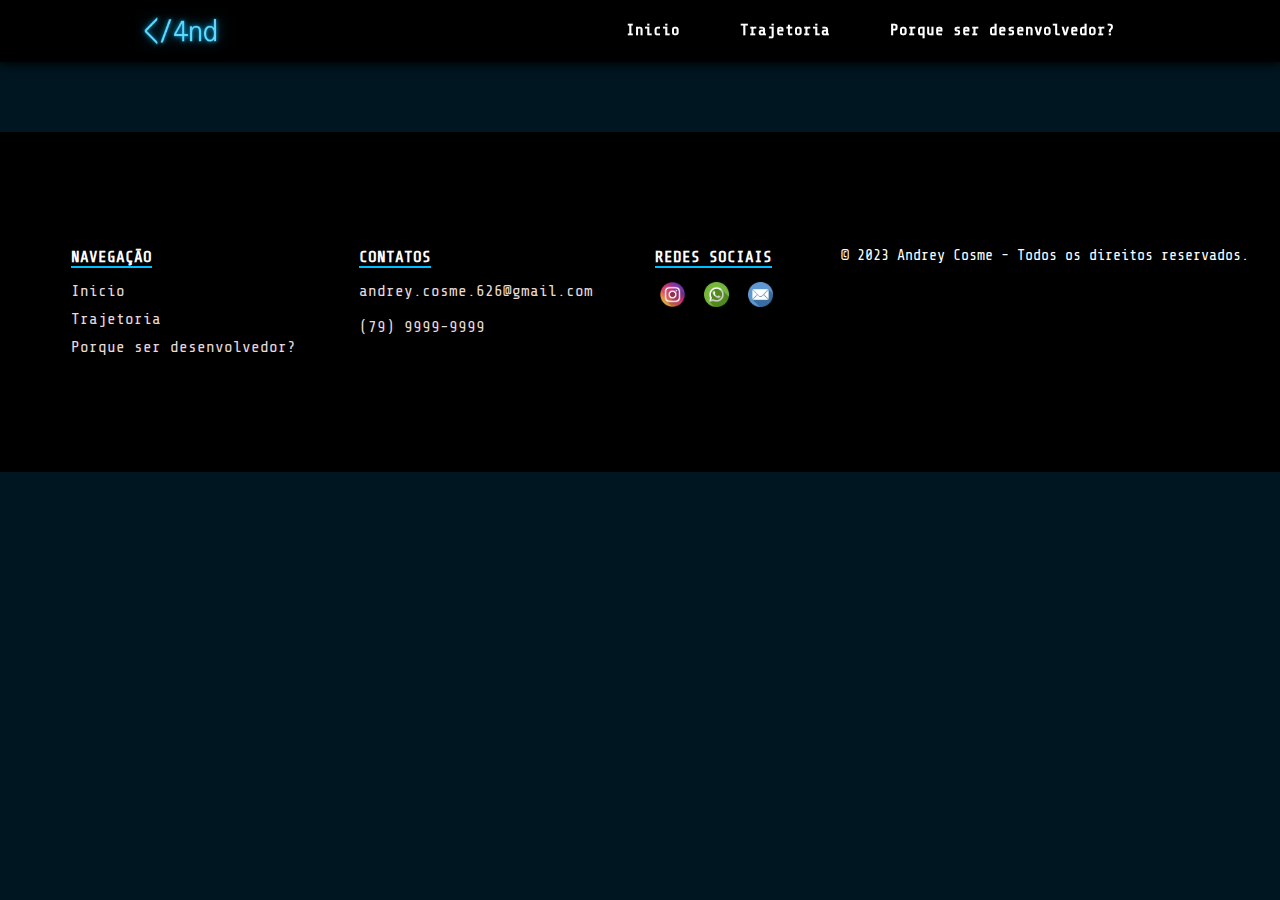
==== porque-ser-dev.html @ e01db79d ":)" ====
<!DOCTYPE html>
<html lang="en">

<head>
  <meta charset="UTF-8">
  <meta name="viewport" content="width=device-width, initial-scale=1.0">
  <link rel="stylesheet" href="./assets/css/style.min.css">
  <title>Andrey - Inicio</title>
</head>

<body>
  <header class="container">
    <section class="row">
      <img src="./assets/images/4ndr3y.gif" alt="4ndr3y">
      <nav>
        <ul>
          <li>
            <a href="index.html">
              <b>
                Inicio
              </b>
            </a>
          </li>
          <li>
            <a href="trajetoria.html">
              <b>
                Trajetoria
              </b>
            </a>
          </li>
          <li>
            <a href="./porque-ser-dev.html">
              <b>
                Porque ser desenvolvedor?
              </b>
            </a>
          </li>
        </ul>
      </nav>
    </section>
  </header>

  <main class="container">
    <section class="row">

    </section>
  </main>

  <footer class="container">
    <section class="row">
      <nav id="Navegation">
        <ul>
          <p><b>NAVEGAÇÃO</b></p>
          <li>
            <a href="./index.html">
              Inicio
            </a>
          </li>
          <li>
            <a href="./trajetoria.html">
              Trajetoria
            </a>
          </li>
          <li>
            <a href="./porque-ser-dev.html">
              Porque ser desenvolvedor?
            </a>
          </li>
        </ul>
      </nav>

      <!-- Contatos -->
      <div id="Contacts">
        <p><b>CONTATOS</b></p>
        <a href="Andrey.cosme.626@gmail.com">
          <p>andrey.cosme.626@gmail.com</p>
        </a>
        <a href="(79) 9999-9999">
          <p>(79) 9999-9999</p>
        </a>
      </div>
      <!-- Social media -->
      <div id="Social-media">

        <p><b>REDES SOCIAIS</b></p>

        <!-- Instagram -->
        <a href="https://www.instagram.com/l4ndr3y/">
          <img src="./assets/images/instagram.png" alt="Instagram">
        </a>
        <!-- Whstssapp -->
        <a>
          <img src="./assets/images/whatsapp.png" alt="Whstssapp">
        </a>
        <!-- Email -->
        <a>
          <img src="./assets/images/email.png" alt="Email">
        </a>
      </div>

      <!-- Copyright -->
      <div id="Copyright">
        <p>© 2023 Andrey Cosme - Todos os direitos reservados.</p>
      </div>

    </section>
  </footer>
</body>

</html>
---- assets/css/style.min.css ----
﻿@import"https://fonts.googleapis.com/css2?family=Nanum+Gothic+Coding:wght@400;700&display=swap";@import"https://fonts.googleapis.com/css2?family=Oswald:wght@200;300;400;500&family=Source+Sans+3:wght@200;300;400&display=swap";@import"https://fonts.googleapis.com/css2?family=Oswald:wght@200;300;400;500&family=Share+Tech+Mono&family=Source+Sans+3:wght@200;300;400&display=swap";header{margin:-8px}header section{z-index:1000;display:flex;justify-content:space-around;background-color:#000;align-items:center;position:fixed;width:100%;top:auto;box-shadow:0 2px 10px #000}header section img{width:150px}header section nav ul{display:flex;flex-direction:row}header section nav ul li{margin:0 10px;padding:5px 20px;background:none;font-family:"Share Tech Mono",monospace;border-bottom:2px solid}header section nav ul li:hover{border-bottom:2px solid;border-color:#00bfff;transition:all ease-in;transition-delay:.2s}header section nav ul a b{font-family:"Share Tech Mono",monospace;color:#fff}main{padding:70px 0;margin:0 -8px}main .row-flexbox{flex-direction:row !important;display:flexbox !important}main .row-flexbox .Background-home{background-image:url("https://www.vucx.de/sites/default/files/2020-02/frontend.jpg");background-size:cover;width:100%;height:700px;border-bottom:2px solid;border-color:#00bfff}main .row-flexbox .Background-home .group{display:flex;justify-content:flex-start;margin-left:10%;align-items:center;height:60%}main .row-flexbox .Background-home .group .text{color:#fff;display:block;align-items:center;justify-content:center}main .row-flexbox .Background-home .group .text h1{color:#00bfff;font-size:50px;margin-bottom:0;font-family:"Share Tech Mono",monospace}main .row-flexbox .Background-home .group .text h2{width:550px;font-size:25px;font-family:"Share Tech Mono",monospace}main .row-flexbox .Background-home .group .text h2 a{color:#00bfff;font-family:"Share Tech Mono",monospace}main .row-flexbox .O-que-é-programação{margin-left:auto;margin-right:auto;width:75%;font-family:"Share Tech Mono",monospace}main .row-flexbox .O-que-é-programação h1 div{display:flexbox;height:80px;width:auto}main .row-flexbox .O-que-é-programação h1 a{color:#00bfff;font-size:30px;border-left:4px solid;border-color:#00bfff}main .row-flexbox .O-que-é-programação h2{color:#fff;font-size:20px;margin-bottom:100px}main .row-flexbox .Qual-finalidade{margin-left:auto;margin-right:auto;width:75%;font-family:"Share Tech Mono",monospace}main .row-flexbox .Qual-finalidade h1 div{display:flexbox;height:80px;width:auto}main .row-flexbox .Qual-finalidade h1 a{color:#00bfff;font-size:30px;border-left:4px solid;border-color:#00bfff}main .row-flexbox .Qual-finalidade h2{color:#fff;font-size:20px;margin-bottom:100px}.btn{padding:5px 20px;background-color:#00bfff;font-family:"Share Tech Mono",monospace;color:#001621;border-radius:3px 15px}.btn:hover{background-color:#20afdf}footer section{z-index:1000;padding:100px 0;justify-content:space-around;background-color:#000;align-items:start;margin:0 -8px 0 -8px}footer section #Navegation ul p b{color:#fff;border-bottom:2px solid;border-color:#00bfff;font-family:"Share Tech Mono",monospace}footer section #Navegation ul li{margin:10px 0}footer section #Navegation ul li a{color:#e7dada}footer #Contacts p b{color:#fff;border-bottom:2px solid;border-color:#00bfff;font-family:"Share Tech Mono",monospace}footer #Contacts a p{color:#e7dada;border-bottom:2px solid;border-color:#000}footer #Social-media{flex-direction:column;align-items:center}footer #Social-media p b{color:#fff;border-bottom:2px solid;border-color:#00bfff;font-family:"Share Tech Mono",monospace}footer #Social-media a{margin:5px 5px}footer #Social-media a img{width:25px}footer #Copyright p{color:#fff;font-size:15px}*{list-style:none;text-decoration:none;font-family:"Oswald",sans-serif;font-family:"Source Sans 3",sans-serif;font-family:"Share Tech Mono",monospace}.container{display:flex;flex-direction:column}.row{display:flex;flex-direction:row}body{background-color:#001621}/*# sourceMappingURL=style.min.css.map */
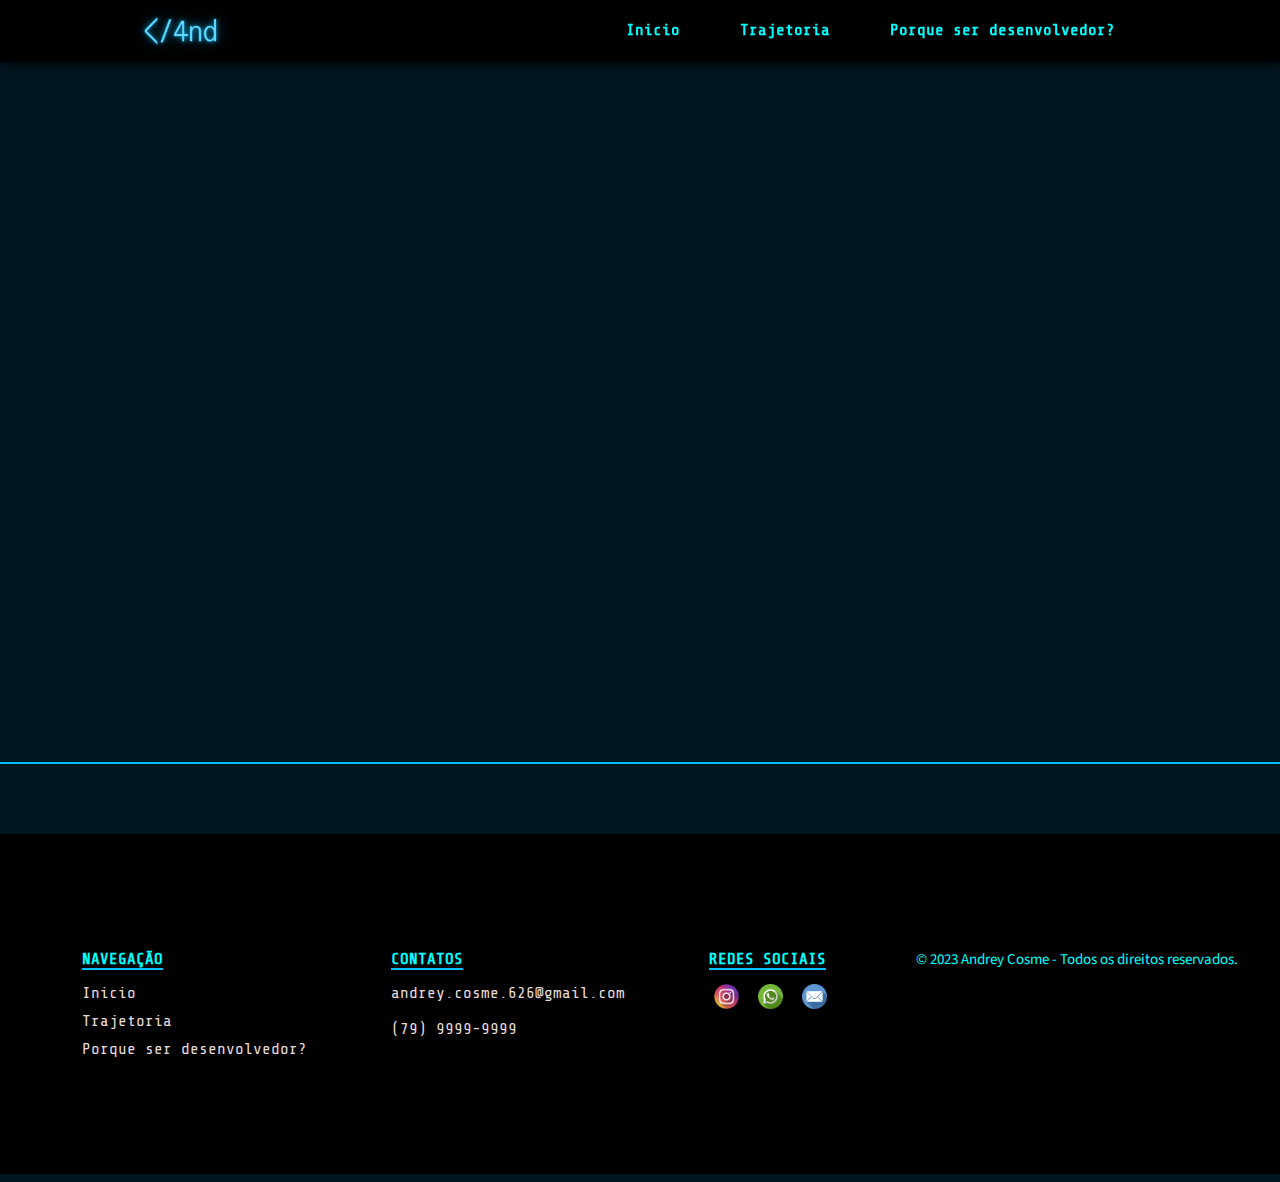
==== commit 0920d12f: "+ conteudos" ====
--- a/porque-ser-dev.html
+++ b/porque-ser-dev.html
@@ -1,11 +1,11 @@
 <!DOCTYPE html>
-<html lang="en">
+<html lang="pt-br">
 
 <head>
   <meta charset="UTF-8">
   <meta name="viewport" content="width=device-width, initial-scale=1.0">
   <link rel="stylesheet" href="./assets/css/style.min.css">
-  <title>Andrey - Inicio</title>
+  <title>Inicio</title>
 </head>
 
 <body>
@@ -41,8 +41,12 @@
   </header>
 
   <main class="container">
-    <section class="row">
+    <section class="row-flexbox">
+      <div class="Background-porque-ser-dev">
+        <div class="group">
 
+        </div>
+      </div>
     </section>
   </main>
 
--- a/assets/css/style.min.css
+++ b/assets/css/style.min.css
@@ -1 +1 @@
-﻿@import"https://fonts.googleapis.com/css2?family=Nanum+Gothic+Coding:wght@400;700&display=swap";@import"https://fonts.googleapis.com/css2?family=Oswald:wght@200;300;400;500&family=Source+Sans+3:wght@200;300;400&display=swap";@import"https://fonts.googleapis.com/css2?family=Oswald:wght@200;300;400;500&family=Share+Tech+Mono&family=Source+Sans+3:wght@200;300;400&display=swap";header{margin:-8px}header section{z-index:1000;display:flex;justify-content:space-around;background-color:#000;align-items:center;position:fixed;width:100%;top:auto;box-shadow:0 2px 10px #000}header section img{width:150px}header section nav ul{display:flex;flex-direction:row}header section nav ul li{margin:0 10px;padding:5px 20px;background:none;font-family:"Share Tech Mono",monospace;border-bottom:2px solid}header section nav ul li:hover{border-bottom:2px solid;border-color:#00bfff;transition:all ease-in;transition-delay:.2s}header section nav ul a b{font-family:"Share Tech Mono",monospace;color:#fff}main{padding:70px 0;margin:0 -8px}main .row-flexbox{flex-direction:row !important;display:flexbox !important}main .row-flexbox .Background-home{background-image:url("https://www.vucx.de/sites/default/files/2020-02/frontend.jpg");background-size:cover;width:100%;height:700px;border-bottom:2px solid;border-color:#00bfff}main .row-flexbox .Background-home .group{display:flex;justify-content:flex-start;margin-left:10%;align-items:center;height:60%}main .row-flexbox .Background-home .group .text{color:#fff;display:block;align-items:center;justify-content:center}main .row-flexbox .Background-home .group .text h1{color:#00bfff;font-size:50px;margin-bottom:0;font-family:"Share Tech Mono",monospace}main .row-flexbox .Background-home .group .text h2{width:550px;font-size:25px;font-family:"Share Tech Mono",monospace}main .row-flexbox .Background-home .group .text h2 a{color:#00bfff;font-family:"Share Tech Mono",monospace}main .row-flexbox .O-que-é-programação{margin-left:auto;margin-right:auto;width:75%;font-family:"Share Tech Mono",monospace}main .row-flexbox .O-que-é-programação h1 div{display:flexbox;height:80px;width:auto}main .row-flexbox .O-que-é-programação h1 a{color:#00bfff;font-size:30px;border-left:4px solid;border-color:#00bfff}main .row-flexbox .O-que-é-programação h2{color:#fff;font-size:20px;margin-bottom:100px}main .row-flexbox .Qual-finalidade{margin-left:auto;margin-right:auto;width:75%;font-family:"Share Tech Mono",monospace}main .row-flexbox .Qual-finalidade h1 div{display:flexbox;height:80px;width:auto}main .row-flexbox .Qual-finalidade h1 a{color:#00bfff;font-size:30px;border-left:4px solid;border-color:#00bfff}main .row-flexbox .Qual-finalidade h2{color:#fff;font-size:20px;margin-bottom:100px}.btn{padding:5px 20px;background-color:#00bfff;font-family:"Share Tech Mono",monospace;color:#001621;border-radius:3px 15px}.btn:hover{background-color:#20afdf}footer section{z-index:1000;padding:100px 0;justify-content:space-around;background-color:#000;align-items:start;margin:0 -8px 0 -8px}footer section #Navegation ul p b{color:#fff;border-bottom:2px solid;border-color:#00bfff;font-family:"Share Tech Mono",monospace}footer section #Navegation ul li{margin:10px 0}footer section #Navegation ul li a{color:#e7dada}footer #Contacts p b{color:#fff;border-bottom:2px solid;border-color:#00bfff;font-family:"Share Tech Mono",monospace}footer #Contacts a p{color:#e7dada;border-bottom:2px solid;border-color:#000}footer #Social-media{flex-direction:column;align-items:center}footer #Social-media p b{color:#fff;border-bottom:2px solid;border-color:#00bfff;font-family:"Share Tech Mono",monospace}footer #Social-media a{margin:5px 5px}footer #Social-media a img{width:25px}footer #Copyright p{color:#fff;font-size:15px}*{list-style:none;text-decoration:none;font-family:"Oswald",sans-serif;font-family:"Source Sans 3",sans-serif;font-family:"Share Tech Mono",monospace}.container{display:flex;flex-direction:column}.row{display:flex;flex-direction:row}body{background-color:#001621}/*# sourceMappingURL=style.min.css.map */
+﻿@import"https://fonts.googleapis.com/css2?family=Nanum+Gothic+Coding:wght@400;700&display=swap";@import"https://fonts.googleapis.com/css2?family=Oswald:wght@200;300;400;500&family=Source+Sans+3:wght@200;300;400&display=swap";@import"https://fonts.googleapis.com/css2?family=Oswald:wght@200;300;400;500&family=Share+Tech+Mono&family=Source+Sans+3:wght@200;300;400&display=swap";header{margin:-8px}header section{z-index:1000;display:flex;justify-content:space-around;background-color:#000;align-items:center;position:fixed;width:100%;top:auto;box-shadow:0 2px 10px #000}header section img{width:150px}header section nav ul{display:flex;flex-direction:row}header section nav ul li{margin:0 10px;padding:5px 20px;background:rgba(0,0,0,0);font-family:"Share Tech Mono",monospace;border-bottom:2px solid}header section nav ul li:hover{border-bottom:2px solid;border-color:#00bfff;transition:all ease-in;transition-delay:.2s}header section nav ul a b{font-family:"Share Tech Mono",monospace;color:aqua}main{padding:70px 0;margin:0 -8px}main .row-flexbox{flex-direction:row !important;display:flexbox !important}main .row-flexbox .Background-home{background-image:url("https://www.vucx.de/sites/default/files/2020-02/frontend.jpg");background-size:cover;width:100%;height:700px;border-bottom:2px solid;border-color:#00bfff}main .row-flexbox .Background-home .group{display:flex;justify-content:flex-start;margin-left:10%;align-items:center;height:60%}main .row-flexbox .Background-home .group .text{color:aqua;display:block;align-items:center;justify-content:center}main .row-flexbox .Background-home .group .text h1{color:#00bfff;font-size:50px;margin-bottom:0;font-family:"Share Tech Mono",monospace}main .row-flexbox .Background-home .group .text h2{width:550px;font-size:25px;font-family:"Share Tech Mono",monospace}main .row-flexbox .Background-home .group .text h2 a{color:#00bfff;font-family:"Share Tech Mono",monospace}main .row-flexbox{flex-direction:row !important;display:flexbox !important}main .row-flexbox .Background-trajectory{background-image:linear-gradient(to left, transparent 0%, #001621 80%),url("https://w.forfun.com/fetch/97/97a8a744b24fd50e2bb9309886db4401.jpeg");width:100%;height:700px;border-bottom:2px solid;border-color:#00bfff}main .row-flexbox .Background-trajectory .group{display:flex;justify-content:flex-start;margin-left:10%;align-items:center;height:60%}main .row-flexbox .Background-trajectory .group .text{color:aqua;display:block;align-items:center;justify-content:center}main .row-flexbox .Background-trajectory .group .text h1{color:#00bfff;width:500px;font-size:50px;margin-bottom:0;font-family:"Share Tech Mono",monospace}main .row-flexbox .Background-trajectory .group .text h2{width:550px;font-size:25px;font-family:"Share Tech Mono",monospace}main .row-flexbox .Background-trajectory .group .text h2 a{color:#00bfff;font-family:"Share Tech Mono",monospace}main .row-flexbox{flex-direction:row !important;display:flexbox !important}main .row-flexbox .Background-porque-ser-dev{background-image:linear-gradient(to left, transparent 0%, #001621 90%),url(https://png.pngtree.com/thumb_back/fw800/background/20230408/pngtree-artificial-intelligence-technology-background-image_2163974.jpg);background-size:cover;width:100%;height:700px;border-bottom:2px solid;border-color:#00bfff}main .row-flexbox .Background-porque-ser-dev .group{display:flex;justify-content:flex-start;margin-left:10%;align-items:center;height:60%}main .row-flexbox .Background-porque-ser-dev .group .text{color:aqua;display:block;align-items:center;justify-content:center}main .row-flexbox .Background-porque-ser-dev .group .text h1{color:#00bfff;width:500px;font-size:50px;margin-bottom:0;font-family:"Share Tech Mono",monospace}main .row-flexbox .Background-porque-ser-dev .group .text h2{width:550px;font-size:25px;font-family:"Share Tech Mono",monospace}main .row-flexbox .Background-porque-ser-dev .group .text h2 a{color:#00bfff;font-family:"Share Tech Mono",monospace}main .O-que-é-programação{margin-left:auto;margin-right:auto;width:75%;font-family:"Share Tech Mono",monospace}main .O-que-é-programação h1 .spacing{display:flexbox;height:80px;width:auto}main .O-que-é-programação h1 .border-left{border-left:4px solid;border-color:#00bfff}main .O-que-é-programação h1 .border-left a{color:#00bfff;font-size:30px;margin-left:4px}main .O-que-é-programação h2{color:aqua;font-size:20px;margin-bottom:100px}main .O-que-é-programação h2 a{color:#00bfff}main .O-que-é-programação h2 .Background-pergunta{padding:10px 10px;background-color:#000;border-radius:0 10px;border:1px solid;border-color:#00bfff;font-style:italic}main .O-que-é-programação .Ifood{color:red;text-shadow:0 0 3px #000;font-family:"Source Sans 3",sans-serif}main .O-que-é-programação .WhatsApp{color:#00d800;text-shadow:0 0 3px #000;font-family:"Source Sans 3",sans-serif}main .O-que-é-programação .Instagram{color:#ff0062;text-shadow:0 0 3px #000;font-family:"Source Sans 3",sans-serif}main .O-que-é-programação .TikTok{color:#fff;text-shadow:0 0 3px #000;font-family:"Source Sans 3",sans-serif}main .Qual-finalidade{margin-left:auto;margin-right:auto;width:75%;font-family:"Share Tech Mono",monospace}main .Qual-finalidade h1 .spacing{display:flexbox;height:80px;width:auto}main .Qual-finalidade h1 .border-left{border-left:4px solid;border-color:#00bfff}main .Qual-finalidade h1 .border-left a{color:#00bfff;font-size:30px;margin-left:4px}main .Qual-finalidade h2{color:aqua;font-size:20px;margin-bottom:100px}main .Qual-finalidade h2 a{color:#00bfff}main .Qual-finalidade h2 .Background-pergunta{padding:10px 10px;background-color:#000;border-radius:0 10px;border:1px solid;border-color:#00bfff;font-style:italic}main .Logica-de-programacao{margin-left:auto;margin-right:auto;width:75%;font-family:"Share Tech Mono",monospace}main .Logica-de-programacao h1 .spacing{display:flexbox;height:80px;width:auto}main .Logica-de-programacao h1 .border-left{border-left:4px solid;border-color:#00bfff}main .Logica-de-programacao h1 .border-left a{color:#00bfff;font-size:30px;margin-left:4px}main .Logica-de-programacao h2{color:aqua;font-size:20px;margin-bottom:100px}main .Logica-de-programacao h2 a{color:#00bfff}main .Logica-de-programacao h2 .Background-pergunta{padding:10px 10px;background-color:#000;border-radius:0 10px;border:1px solid;border-color:#00bfff;font-style:italic}main .Areas-da-programacao{margin-left:auto;margin-right:auto;width:75%;font-family:"Share Tech Mono",monospace}main .Areas-da-programacao h1 .spacing{display:flexbox;height:80px;width:auto}main .Areas-da-programacao h1 .border-left{border-left:4px solid;border-color:#00bfff}main .Areas-da-programacao h1 .border-left a{color:#00bfff;font-size:30px;margin-left:4px}main .Areas-da-programacao h2{color:aqua;font-size:20px;margin-bottom:100px}main .Areas-da-programacao h2 a{color:#00bfff}main .Areas-da-programacao h2 .Background-pergunta{padding:10px 10px;background-color:#000;border-radius:0 10px;border:1px solid;border-color:#00bfff;font-style:italic}main .Escolher-uma-linguagem{margin-left:auto;margin-right:auto;width:75%;font-family:"Share Tech Mono",monospace}main .Escolher-uma-linguagem h1 .spacing{display:flexbox;height:80px;width:auto}main .Escolher-uma-linguagem h1 .border-left{border-left:4px solid;border-color:#00bfff}main .Escolher-uma-linguagem h1 .border-left a{color:#00bfff;font-size:30px;margin-left:4px}main .Escolher-uma-linguagem h2{color:aqua;font-size:20px;margin-bottom:100px}main .Escolher-uma-linguagem h2 a{color:#00bfff}main .Escolher-uma-linguagem h2 .Background-pergunta{padding:10px 10px;background-color:#000;border-radius:0 10px;border:1px solid;border-color:#00bfff;font-style:italic}main .Praticar{margin-left:auto;margin-right:auto;width:75%;font-family:"Share Tech Mono",monospace}main .Praticar h1 .spacing{display:flexbox;height:80px;width:auto}main .Praticar h1 .border-left{border-left:4px solid;border-color:#00bfff}main .Praticar h1 .border-left a{color:#00bfff;font-size:30px;margin-left:4px}main .Praticar h2{color:aqua;font-size:20px;margin-bottom:100px}main .Praticar h2 a{color:#00bfff}main .Praticar h2 .Background-pergunta{padding:10px 10px;background-color:#000;border-radius:0 10px;border:1px solid;border-color:#00bfff;font-style:italic}.btn{padding:5px 20px;background-color:#00bfff;font-family:"Share Tech Mono",monospace;color:#001621;border-radius:3px 15px}.btn:hover{background-color:#20afdf}footer section{z-index:1000;padding:100px 0;justify-content:space-around;background-color:#000;align-items:start;margin:0 -8px 0 -8px}footer section #Navegation ul p b{color:aqua;border-bottom:2px solid;border-color:#00bfff;font-family:"Share Tech Mono",monospace}footer section #Navegation ul li{margin:10px 0}footer section #Navegation ul li a{color:#e7dada}footer #Contacts p b{color:aqua;border-bottom:2px solid;border-color:#00bfff;font-family:"Share Tech Mono",monospace}footer #Contacts a p{color:#e7dada;border-bottom:2px solid;border-color:#000}footer #Social-media{flex-direction:column;align-items:center}footer #Social-media p b{color:aqua;border-bottom:2px solid;border-color:#00bfff;font-family:"Share Tech Mono",monospace}footer #Social-media a{margin:5px 5px}footer #Social-media a img{width:25px}footer #Copyright p{color:aqua;font-size:15px;font-family:"Source Sans 3",sans-serif}*{list-style:none;text-decoration:none;font-family:"Oswald",sans-serif;font-family:"Source Sans 3",sans-serif;font-family:"Share Tech Mono",monospace}.container{display:flex;flex-direction:column}.row{display:flex;flex-direction:row}body{background-color:#001621}/*# sourceMappingURL=style.min.css.map */
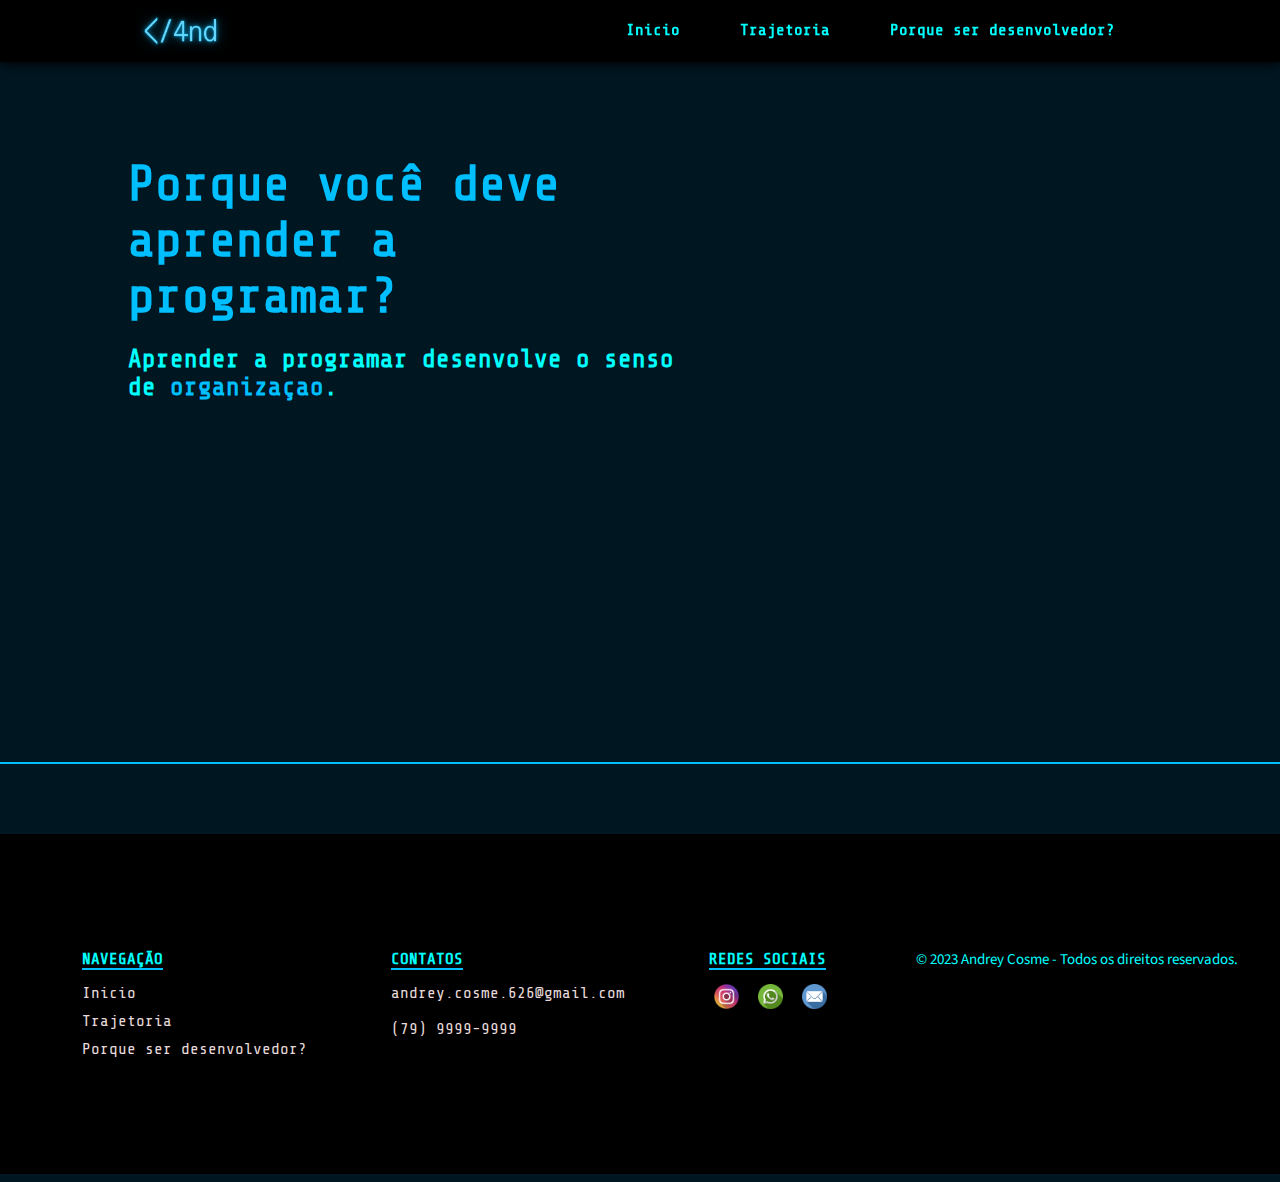
==== commit 1896fe18: "..." ====
--- a/porque-ser-dev.html
+++ b/porque-ser-dev.html
@@ -5,7 +5,7 @@
   <meta charset="UTF-8">
   <meta name="viewport" content="width=device-width, initial-scale=1.0">
   <link rel="stylesheet" href="./assets/css/style.min.css">
-  <title>Inicio</title>
+  <title>Porque ser desenvolvedor?</title>
 </head>
 
 <body>
@@ -44,7 +44,14 @@
     <section class="row-flexbox">
       <div class="Background-porque-ser-dev">
         <div class="group">
-
+          <article class="text">
+            <h1>
+              Porque você deve aprender a programar?
+            </h1>
+            <h2>
+              Aprender a programar desenvolve o senso de <a>organizaçao</a>.
+            </h2>
+          </article>
         </div>
       </div>
     </section>
--- a/assets/css/style.min.css
+++ b/assets/css/style.min.css
@@ -1 +1 @@
-﻿@import"https://fonts.googleapis.com/css2?family=Nanum+Gothic+Coding:wght@400;700&display=swap";@import"https://fonts.googleapis.com/css2?family=Oswald:wght@200;300;400;500&family=Source+Sans+3:wght@200;300;400&display=swap";@import"https://fonts.googleapis.com/css2?family=Oswald:wght@200;300;400;500&family=Share+Tech+Mono&family=Source+Sans+3:wght@200;300;400&display=swap";header{margin:-8px}header section{z-index:1000;display:flex;justify-content:space-around;background-color:#000;align-items:center;position:fixed;width:100%;top:auto;box-shadow:0 2px 10px #000}header section img{width:150px}header section nav ul{display:flex;flex-direction:row}header section nav ul li{margin:0 10px;padding:5px 20px;background:rgba(0,0,0,0);font-family:"Share Tech Mono",monospace;border-bottom:2px solid}header section nav ul li:hover{border-bottom:2px solid;border-color:#00bfff;transition:all ease-in;transition-delay:.2s}header section nav ul a b{font-family:"Share Tech Mono",monospace;color:aqua}main{padding:70px 0;margin:0 -8px}main .row-flexbox{flex-direction:row !important;display:flexbox !important}main .row-flexbox .Background-home{background-image:url("https://www.vucx.de/sites/default/files/2020-02/frontend.jpg");background-size:cover;width:100%;height:700px;border-bottom:2px solid;border-color:#00bfff}main .row-flexbox .Background-home .group{display:flex;justify-content:flex-start;margin-left:10%;align-items:center;height:60%}main .row-flexbox .Background-home .group .text{color:aqua;display:block;align-items:center;justify-content:center}main .row-flexbox .Background-home .group .text h1{color:#00bfff;font-size:50px;margin-bottom:0;font-family:"Share Tech Mono",monospace}main .row-flexbox .Background-home .group .text h2{width:550px;font-size:25px;font-family:"Share Tech Mono",monospace}main .row-flexbox .Background-home .group .text h2 a{color:#00bfff;font-family:"Share Tech Mono",monospace}main .row-flexbox{flex-direction:row !important;display:flexbox !important}main .row-flexbox .Background-trajectory{background-image:linear-gradient(to left, transparent 0%, #001621 80%),url("https://w.forfun.com/fetch/97/97a8a744b24fd50e2bb9309886db4401.jpeg");width:100%;height:700px;border-bottom:2px solid;border-color:#00bfff}main .row-flexbox .Background-trajectory .group{display:flex;justify-content:flex-start;margin-left:10%;align-items:center;height:60%}main .row-flexbox .Background-trajectory .group .text{color:aqua;display:block;align-items:center;justify-content:center}main .row-flexbox .Background-trajectory .group .text h1{color:#00bfff;width:500px;font-size:50px;margin-bottom:0;font-family:"Share Tech Mono",monospace}main .row-flexbox .Background-trajectory .group .text h2{width:550px;font-size:25px;font-family:"Share Tech Mono",monospace}main .row-flexbox .Background-trajectory .group .text h2 a{color:#00bfff;font-family:"Share Tech Mono",monospace}main .row-flexbox{flex-direction:row !important;display:flexbox !important}main .row-flexbox .Background-porque-ser-dev{background-image:linear-gradient(to left, transparent 0%, #001621 90%),url(https://png.pngtree.com/thumb_back/fw800/background/20230408/pngtree-artificial-intelligence-technology-background-image_2163974.jpg);background-size:cover;width:100%;height:700px;border-bottom:2px solid;border-color:#00bfff}main .row-flexbox .Background-porque-ser-dev .group{display:flex;justify-content:flex-start;margin-left:10%;align-items:center;height:60%}main .row-flexbox .Background-porque-ser-dev .group .text{color:aqua;display:block;align-items:center;justify-content:center}main .row-flexbox .Background-porque-ser-dev .group .text h1{color:#00bfff;width:500px;font-size:50px;margin-bottom:0;font-family:"Share Tech Mono",monospace}main .row-flexbox .Background-porque-ser-dev .group .text h2{width:550px;font-size:25px;font-family:"Share Tech Mono",monospace}main .row-flexbox .Background-porque-ser-dev .group .text h2 a{color:#00bfff;font-family:"Share Tech Mono",monospace}main .O-que-é-programação{margin-left:auto;margin-right:auto;width:75%;font-family:"Share Tech Mono",monospace}main .O-que-é-programação h1 .spacing{display:flexbox;height:80px;width:auto}main .O-que-é-programação h1 .border-left{border-left:4px solid;border-color:#00bfff}main .O-que-é-programação h1 .border-left a{color:#00bfff;font-size:30px;margin-left:4px}main .O-que-é-programação h2{color:aqua;font-size:20px;margin-bottom:100px}main .O-que-é-programação h2 a{color:#00bfff}main .O-que-é-programação h2 .Background-pergunta{padding:10px 10px;background-color:#000;border-radius:0 10px;border:1px solid;border-color:#00bfff;font-style:italic}main .O-que-é-programação .Ifood{color:red;text-shadow:0 0 3px #000;font-family:"Source Sans 3",sans-serif}main .O-que-é-programação .WhatsApp{color:#00d800;text-shadow:0 0 3px #000;font-family:"Source Sans 3",sans-serif}main .O-que-é-programação .Instagram{color:#ff0062;text-shadow:0 0 3px #000;font-family:"Source Sans 3",sans-serif}main .O-que-é-programação .TikTok{color:#fff;text-shadow:0 0 3px #000;font-family:"Source Sans 3",sans-serif}main .Qual-finalidade{margin-left:auto;margin-right:auto;width:75%;font-family:"Share Tech Mono",monospace}main .Qual-finalidade h1 .spacing{display:flexbox;height:80px;width:auto}main .Qual-finalidade h1 .border-left{border-left:4px solid;border-color:#00bfff}main .Qual-finalidade h1 .border-left a{color:#00bfff;font-size:30px;margin-left:4px}main .Qual-finalidade h2{color:aqua;font-size:20px;margin-bottom:100px}main .Qual-finalidade h2 a{color:#00bfff}main .Qual-finalidade h2 .Background-pergunta{padding:10px 10px;background-color:#000;border-radius:0 10px;border:1px solid;border-color:#00bfff;font-style:italic}main .Logica-de-programacao{margin-left:auto;margin-right:auto;width:75%;font-family:"Share Tech Mono",monospace}main .Logica-de-programacao h1 .spacing{display:flexbox;height:80px;width:auto}main .Logica-de-programacao h1 .border-left{border-left:4px solid;border-color:#00bfff}main .Logica-de-programacao h1 .border-left a{color:#00bfff;font-size:30px;margin-left:4px}main .Logica-de-programacao h2{color:aqua;font-size:20px;margin-bottom:100px}main .Logica-de-programacao h2 a{color:#00bfff}main .Logica-de-programacao h2 .Background-pergunta{padding:10px 10px;background-color:#000;border-radius:0 10px;border:1px solid;border-color:#00bfff;font-style:italic}main .Areas-da-programacao{margin-left:auto;margin-right:auto;width:75%;font-family:"Share Tech Mono",monospace}main .Areas-da-programacao h1 .spacing{display:flexbox;height:80px;width:auto}main .Areas-da-programacao h1 .border-left{border-left:4px solid;border-color:#00bfff}main .Areas-da-programacao h1 .border-left a{color:#00bfff;font-size:30px;margin-left:4px}main .Areas-da-programacao h2{color:aqua;font-size:20px;margin-bottom:100px}main .Areas-da-programacao h2 a{color:#00bfff}main .Areas-da-programacao h2 .Background-pergunta{padding:10px 10px;background-color:#000;border-radius:0 10px;border:1px solid;border-color:#00bfff;font-style:italic}main .Escolher-uma-linguagem{margin-left:auto;margin-right:auto;width:75%;font-family:"Share Tech Mono",monospace}main .Escolher-uma-linguagem h1 .spacing{display:flexbox;height:80px;width:auto}main .Escolher-uma-linguagem h1 .border-left{border-left:4px solid;border-color:#00bfff}main .Escolher-uma-linguagem h1 .border-left a{color:#00bfff;font-size:30px;margin-left:4px}main .Escolher-uma-linguagem h2{color:aqua;font-size:20px;margin-bottom:100px}main .Escolher-uma-linguagem h2 a{color:#00bfff}main .Escolher-uma-linguagem h2 .Background-pergunta{padding:10px 10px;background-color:#000;border-radius:0 10px;border:1px solid;border-color:#00bfff;font-style:italic}main .Praticar{margin-left:auto;margin-right:auto;width:75%;font-family:"Share Tech Mono",monospace}main .Praticar h1 .spacing{display:flexbox;height:80px;width:auto}main .Praticar h1 .border-left{border-left:4px solid;border-color:#00bfff}main .Praticar h1 .border-left a{color:#00bfff;font-size:30px;margin-left:4px}main .Praticar h2{color:aqua;font-size:20px;margin-bottom:100px}main .Praticar h2 a{color:#00bfff}main .Praticar h2 .Background-pergunta{padding:10px 10px;background-color:#000;border-radius:0 10px;border:1px solid;border-color:#00bfff;font-style:italic}.btn{padding:5px 20px;background-color:#00bfff;font-family:"Share Tech Mono",monospace;color:#001621;border-radius:3px 15px}.btn:hover{background-color:#20afdf}footer section{z-index:1000;padding:100px 0;justify-content:space-around;background-color:#000;align-items:start;margin:0 -8px 0 -8px}footer section #Navegation ul p b{color:aqua;border-bottom:2px solid;border-color:#00bfff;font-family:"Share Tech Mono",monospace}footer section #Navegation ul li{margin:10px 0}footer section #Navegation ul li a{color:#e7dada}footer #Contacts p b{color:aqua;border-bottom:2px solid;border-color:#00bfff;font-family:"Share Tech Mono",monospace}footer #Contacts a p{color:#e7dada;border-bottom:2px solid;border-color:#000}footer #Social-media{flex-direction:column;align-items:center}footer #Social-media p b{color:aqua;border-bottom:2px solid;border-color:#00bfff;font-family:"Share Tech Mono",monospace}footer #Social-media a{margin:5px 5px}footer #Social-media a img{width:25px}footer #Copyright p{color:aqua;font-size:15px;font-family:"Source Sans 3",sans-serif}*{list-style:none;text-decoration:none;font-family:"Oswald",sans-serif;font-family:"Source Sans 3",sans-serif;font-family:"Share Tech Mono",monospace}.container{display:flex;flex-direction:column}.row{display:flex;flex-direction:row}body{background-color:#001621}/*# sourceMappingURL=style.min.css.map */
+﻿@import"https://fonts.googleapis.com/css2?family=Nanum+Gothic+Coding:wght@400;700&display=swap";@import"https://fonts.googleapis.com/css2?family=Oswald:wght@200;300;400;500&family=Source+Sans+3:wght@200;300;400&display=swap";@import"https://fonts.googleapis.com/css2?family=Oswald:wght@200;300;400;500&family=Share+Tech+Mono&family=Source+Sans+3:wght@200;300;400&display=swap";header{margin:-8px}header section{z-index:1000;display:flex;justify-content:space-around;background-color:#000;align-items:center;position:fixed;width:100%;top:auto;box-shadow:0 2px 10px #000}header section img{width:150px}header section nav ul{display:flex;flex-direction:row}header section nav ul li{margin:0 10px;padding:5px 20px;background:rgba(0,0,0,0);font-family:"Share Tech Mono",monospace;border-bottom:2px solid}header section nav ul li:hover{border-bottom:2px solid;border-color:#00bfff;transition:all ease-in;transition-delay:.2s}header section nav ul a b{font-family:"Share Tech Mono",monospace;color:aqua}main{padding:70px 0;margin:0 -8px}main .row-flexbox{flex-direction:row !important;display:flexbox !important}main .row-flexbox .Background-home{background-image:url("https://www.vucx.de/sites/default/files/2020-02/frontend.jpg");background-size:cover;width:100%;height:700px;border-bottom:2px solid;border-color:#00bfff}main .row-flexbox .Background-home .group{display:flex;justify-content:flex-start;margin-left:10%;align-items:center;height:60%}main .row-flexbox .Background-home .group .text{color:aqua;display:block;align-items:center;justify-content:center}main .row-flexbox .Background-home .group .text h1{color:#00bfff;font-size:50px;margin-bottom:0;font-family:"Share Tech Mono",monospace}main .row-flexbox .Background-home .group .text h2{width:550px;font-size:25px;font-family:"Share Tech Mono",monospace}main .row-flexbox .Background-home .group .text h2 a{color:#00bfff;font-family:"Share Tech Mono",monospace}main .row-flexbox{flex-direction:row !important;display:flexbox !important}main .row-flexbox .Background-trajectory{background-image:linear-gradient(to left, transparent 0%, #001621 70%),url("https://w.forfun.com/fetch/97/97a8a744b24fd50e2bb9309886db4401.jpeg");width:100%;height:700px;border-bottom:2px solid;border-color:#00bfff}main .row-flexbox .Background-trajectory .group{display:flex;justify-content:flex-start;margin-left:10%;align-items:center;height:60%}main .row-flexbox .Background-trajectory .group .text{color:aqua;display:block;align-items:center;justify-content:center}main .row-flexbox .Background-trajectory .group .text h1{color:#00bfff;width:500px;font-size:50px;margin-bottom:0;font-family:"Share Tech Mono",monospace}main .row-flexbox .Background-trajectory .group .text h2{width:550px;font-size:25px;font-family:"Share Tech Mono",monospace}main .row-flexbox .Background-trajectory .group .text h2 a{color:#00bfff;font-family:"Share Tech Mono",monospace}main .row-flexbox{flex-direction:row !important;display:flexbox !important}main .row-flexbox .Background-porque-ser-dev{background-image:linear-gradient(to left, transparent 0%, #001621 70%),url(https://nets-nuts.com.br/wp-content/uploads/2022/07/1.webp);background-size:cover;width:100%;height:700px;border-bottom:2px solid;border-color:#00bfff}main .row-flexbox .Background-porque-ser-dev .group{display:flex;justify-content:flex-start;margin-left:10%;align-items:center;height:60%}main .row-flexbox .Background-porque-ser-dev .group .text{color:aqua;display:block;align-items:center;justify-content:center}main .row-flexbox .Background-porque-ser-dev .group .text h1{color:#00bfff;width:500px;font-size:50px;margin-bottom:0;font-family:"Share Tech Mono",monospace}main .row-flexbox .Background-porque-ser-dev .group .text h2{width:550px;font-size:25px;font-family:"Share Tech Mono",monospace}main .row-flexbox .Background-porque-ser-dev .group .text h2 a{color:#00bfff;font-family:"Share Tech Mono",monospace}main .O-que-é-programação{margin-left:auto;margin-right:auto;width:75%;font-family:"Share Tech Mono",monospace}main .O-que-é-programação h1 .spacing{display:flexbox;height:80px;width:auto}main .O-que-é-programação h1 .border-left{border-left:4px solid;border-color:#00bfff}main .O-que-é-programação h1 .border-left a{color:#00bfff;font-size:30px;margin-left:4px}main .O-que-é-programação h2{color:aqua;font-size:20px;margin-bottom:100px}main .O-que-é-programação h2 a{color:#00bfff}main .O-que-é-programação h2 .Background-pergunta{padding:10px 10px;background-color:#000;border-radius:0 10px;border:1px solid;border-color:#00bfff;font-style:italic}main .O-que-é-programação .Ifood{color:red;text-shadow:0 0 3px #000;font-family:"Source Sans 3",sans-serif}main .O-que-é-programação .WhatsApp{color:#00d800;text-shadow:0 0 3px #000;font-family:"Source Sans 3",sans-serif}main .O-que-é-programação .Instagram{color:#ff0062;text-shadow:0 0 3px #000;font-family:"Source Sans 3",sans-serif}main .O-que-é-programação .TikTok{color:#fff;text-shadow:0 0 3px #000;font-family:"Source Sans 3",sans-serif}main .Qual-finalidade{margin-left:auto;margin-right:auto;width:75%;font-family:"Share Tech Mono",monospace}main .Qual-finalidade h1 .spacing{display:flexbox;height:80px;width:auto}main .Qual-finalidade h1 .border-left{border-left:4px solid;border-color:#00bfff}main .Qual-finalidade h1 .border-left a{color:#00bfff;font-size:30px;margin-left:4px}main .Qual-finalidade h2{color:aqua;font-size:20px;margin-bottom:100px}main .Qual-finalidade h2 a{color:#00bfff}main .Qual-finalidade h2 .Background-pergunta{padding:10px 10px;background-color:#000;border-radius:0 10px;border:1px solid;border-color:#00bfff;font-style:italic}main .Logica-de-programacao{margin-left:auto;margin-right:auto;width:75%;font-family:"Share Tech Mono",monospace}main .Logica-de-programacao h1 .spacing{display:flexbox;height:80px;width:auto}main .Logica-de-programacao h1 .border-left{border-left:4px solid;border-color:#00bfff}main .Logica-de-programacao h1 .border-left a{color:#00bfff;font-size:30px;margin-left:4px}main .Logica-de-programacao h2{color:aqua;font-size:20px;margin-bottom:100px}main .Logica-de-programacao h2 a{color:#00bfff}main .Logica-de-programacao h2 .Background-pergunta{padding:10px 10px;background-color:#000;border-radius:0 10px;border:1px solid;border-color:#00bfff;font-style:italic}main .Areas-da-programacao{margin-left:auto;margin-right:auto;width:75%;font-family:"Share Tech Mono",monospace}main .Areas-da-programacao h1 .spacing{display:flexbox;height:80px;width:auto}main .Areas-da-programacao h1 .border-left{border-left:4px solid;border-color:#00bfff}main .Areas-da-programacao h1 .border-left a{color:#00bfff;font-size:30px;margin-left:4px}main .Areas-da-programacao h2{color:aqua;font-size:20px;margin-bottom:100px}main .Areas-da-programacao h2 a{color:#00bfff}main .Areas-da-programacao h2 .Background-pergunta{padding:10px 10px;background-color:#000;border-radius:0 10px;border:1px solid;border-color:#00bfff;font-style:italic}main .Escolher-uma-linguagem{margin-left:auto;margin-right:auto;width:75%;font-family:"Share Tech Mono",monospace}main .Escolher-uma-linguagem h1 .spacing{display:flexbox;height:80px;width:auto}main .Escolher-uma-linguagem h1 .border-left{border-left:4px solid;border-color:#00bfff}main .Escolher-uma-linguagem h1 .border-left a{color:#00bfff;font-size:30px;margin-left:4px}main .Escolher-uma-linguagem h2{color:aqua;font-size:20px;margin-bottom:100px}main .Escolher-uma-linguagem h2 a{color:#00bfff}main .Escolher-uma-linguagem h2 .Background-pergunta{padding:10px 10px;background-color:#000;border-radius:0 10px;border:1px solid;border-color:#00bfff;font-style:italic}main .Praticar{margin-left:auto;margin-right:auto;width:75%;font-family:"Share Tech Mono",monospace}main .Praticar h1 .spacing{display:flexbox;height:80px;width:auto}main .Praticar h1 .border-left{border-left:4px solid;border-color:#00bfff}main .Praticar h1 .border-left a{color:#00bfff;font-size:30px;margin-left:4px}main .Praticar h2{color:aqua;font-size:20px;margin-bottom:100px}main .Praticar h2 a{color:#00bfff}main .Praticar h2 .Background-pergunta{padding:10px 10px;background-color:#000;border-radius:0 10px;border:1px solid;border-color:#00bfff;font-style:italic}.btn{padding:5px 20px;background-color:#00bfff;font-family:"Share Tech Mono",monospace;color:#001621;border-radius:3px 15px}.btn:hover{background-color:#20afdf}footer section{z-index:1000;padding:100px 0;justify-content:space-around;background-color:#000;align-items:start;margin:0 -8px 0 -8px}footer section #Navegation ul p b{color:aqua;border-bottom:2px solid;border-color:#00bfff;font-family:"Share Tech Mono",monospace}footer section #Navegation ul li{margin:10px 0}footer section #Navegation ul li a{color:#e7dada}footer #Contacts p b{color:aqua;border-bottom:2px solid;border-color:#00bfff;font-family:"Share Tech Mono",monospace}footer #Contacts a p{color:#e7dada;border-bottom:2px solid;border-color:#000}footer #Social-media{flex-direction:column;align-items:center}footer #Social-media p b{color:aqua;border-bottom:2px solid;border-color:#00bfff;font-family:"Share Tech Mono",monospace}footer #Social-media a{margin:5px 5px}footer #Social-media a img{width:25px}footer #Copyright p{color:aqua;font-size:15px;font-family:"Source Sans 3",sans-serif}*{list-style:none;text-decoration:none;font-family:"Oswald",sans-serif;font-family:"Source Sans 3",sans-serif;font-family:"Share Tech Mono",monospace}.container{display:flex;flex-direction:column}.row{display:flex;flex-direction:row}body{background-color:#001621}/*# sourceMappingURL=style.min.css.map */
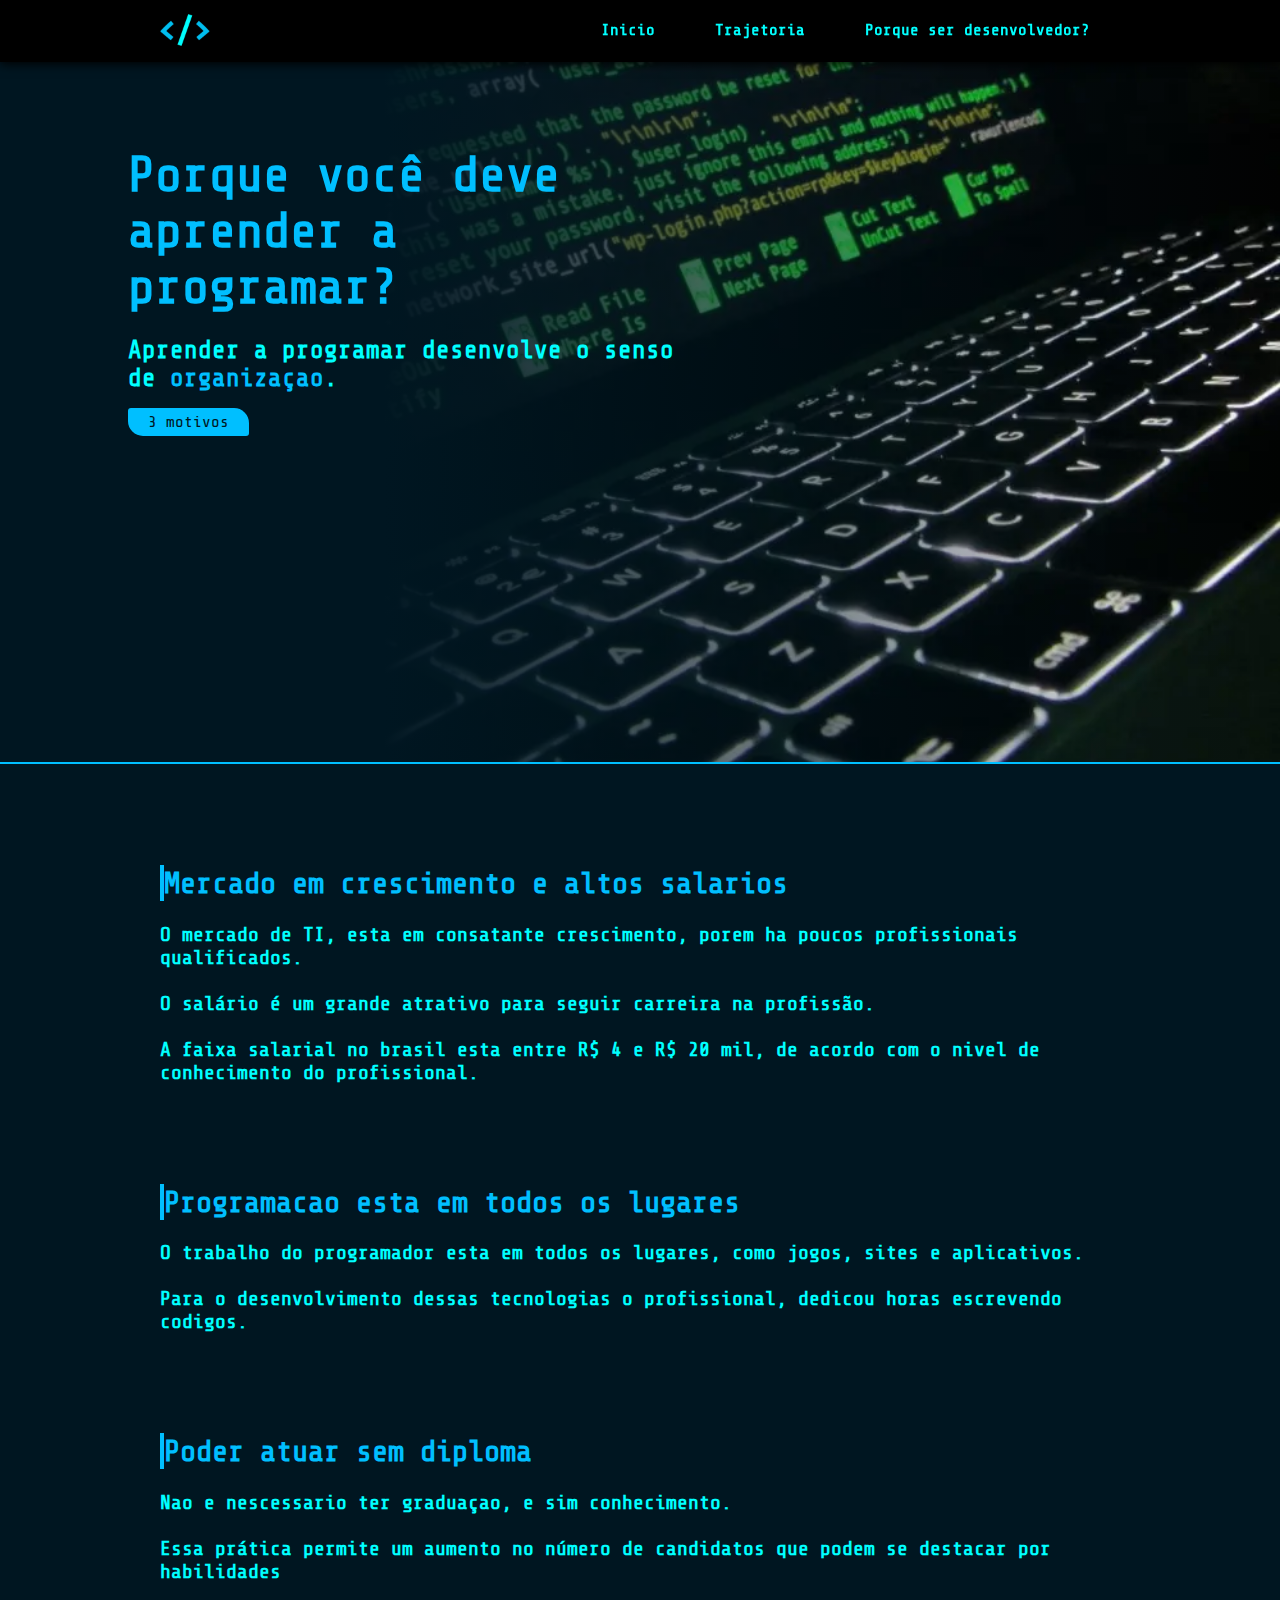
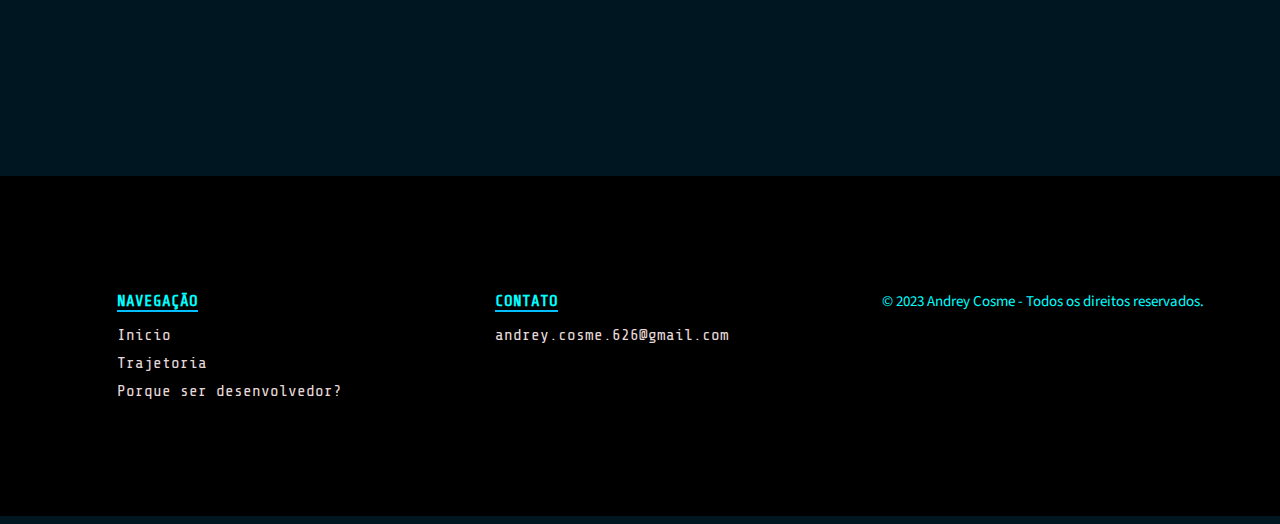
==== commit 74d8bb5e: "Quase responsivo" ====
--- a/porque-ser-dev.html
+++ b/porque-ser-dev.html
@@ -9,9 +9,10 @@
 </head>
 
 <body>
+  <!--header-->
   <header class="container">
     <section class="row">
-      <img src="./assets/images/4ndr3y.gif" alt="4ndr3y">
+      <img src="./assets/images/logotipo.gif" alt="logo">
       <nav>
         <ul>
           <li>
@@ -40,8 +41,11 @@
     </section>
   </header>
 
+  <!--main-->
   <main class="container">
     <section class="row-flexbox">
+
+      <!--Background-image-->
       <div class="Background-porque-ser-dev">
         <div class="group">
           <article class="text">
@@ -51,15 +55,83 @@
             <h2>
               Aprender a programar desenvolve o senso de <a>organizaçao</a>.
             </h2>
+            <a class="btn-blue" href="#ancora-3">
+              3 motivos
+            </a>
           </article>
         </div>
       </div>
+
+      <!--Mercado em crescimento-->
+      <article class="Artigo Mercado-em-crescimento">
+        <h1 class="Titulo-do-conteudo" id="ancora-3">
+          <div class="spacing"></div>
+          <div class="border-left">
+            <a>
+              Mercado em crescimento e altos salarios
+            </a>
+          </div>
+        </h1>
+        <h2 class="Conteudo">
+          O mercado de TI, esta em consatante crescimento, porem ha poucos profissionais qualificados.<br>
+          <br>
+          O salário é um grande atrativo para seguir carreira na profissão.<br>
+          <br>
+          A faixa salarial no brasil esta entre R$ 4 e R$ 20 mil, de acordo com o nivel de conhecimento do profissional.
+        </h2>
+      </article>
+
+      <!--Artigo-->
+      <article class="Artigo Esta-em-todo-lugar">
+
+        <!--Titulo do conteudo-->
+        <h1 class="Titulo-do-conteudo">
+          <div class="border-left">
+            <a>
+              Programacao esta em todos os lugares
+            </a>
+          </div>
+        </h1>
+
+        <!--Conteudo-->
+        <h2 class="Conteudo">
+          O trabalho do programador esta em todos os lugares, como jogos, sites e aplicativos.<br>
+          <br>
+          Para o desenvolvimento dessas tecnologias o profissional, dedicou horas escrevendo codigos.
+        </h2>
+
+      </article>
+
+      <!--Artigo-->
+      <article class="Artigo Poder-atuar-sem-diploma">
+
+        <!--Titulo do conteudo-->
+        <h1 class="Titulo-do-conteudo">
+          <div class="border-left">
+            <a>
+              Poder atuar sem diploma
+            </a>
+          </div>
+        </h1>
+
+        <!--Conteudo-->
+        <h2 class="Conteudo">
+          Nao e nescessario ter graduaçao, e sim conhecimento.<br>
+          <br>
+          Essa prática permite um aumento no número de candidatos que podem se destacar por habilidades<br>
+          <br>
+        </h2>
+
+      </article>
     </section>
   </main>
 
+  <!--footer-->
   <footer class="container">
     <section class="row">
-      <nav id="Navegation">
+
+      <!--nav-->
+      <nav class="Navegation">
         <ul>
           <p><b>NAVEGAÇÃO</b></p>
           <li>
@@ -80,37 +152,27 @@
         </ul>
       </nav>
 
-      <!-- Contatos -->
-      <div id="Contacts">
-        <p><b>CONTATOS</b></p>
-        <a href="Andrey.cosme.626@gmail.com">
-          <p>andrey.cosme.626@gmail.com</p>
+      <!-- Contact-->
+      <div class="Contacts">
+
+        <!--Titulo contato-->
+        <p>
+          <b>
+            CONTATO
+          </b>
+        </p>
+
+        <!--Email-->
+        <a href="andrey.cosme.626@gmail.com">
+          <p>
+            andrey.cosme.626@gmail.com
+          </p>
         </a>
-        <a href="(79) 9999-9999">
-          <p>(79) 9999-9999</p>
-        </a>
-      </div>
-      <!-- Social media -->
-      <div id="Social-media">
 
-        <p><b>REDES SOCIAIS</b></p>
-
-        <!-- Instagram -->
-        <a href="https://www.instagram.com/l4ndr3y/">
-          <img src="./assets/images/instagram.png" alt="Instagram">
-        </a>
-        <!-- Whstssapp -->
-        <a>
-          <img src="./assets/images/whatsapp.png" alt="Whstssapp">
-        </a>
-        <!-- Email -->
-        <a>
-          <img src="./assets/images/email.png" alt="Email">
-        </a>
       </div>
 
       <!-- Copyright -->
-      <div id="Copyright">
+      <div class="Copyright">
         <p>© 2023 Andrey Cosme - Todos os direitos reservados.</p>
       </div>
 
--- a/assets/css/style.min.css
+++ b/assets/css/style.min.css
@@ -1 +1 @@
-﻿@import"https://fonts.googleapis.com/css2?family=Nanum+Gothic+Coding:wght@400;700&display=swap";@import"https://fonts.googleapis.com/css2?family=Oswald:wght@200;300;400;500&family=Source+Sans+3:wght@200;300;400&display=swap";@import"https://fonts.googleapis.com/css2?family=Oswald:wght@200;300;400;500&family=Share+Tech+Mono&family=Source+Sans+3:wght@200;300;400&display=swap";header{margin:-8px}header section{z-index:1000;display:flex;justify-content:space-around;background-color:#000;align-items:center;position:fixed;width:100%;top:auto;box-shadow:0 2px 10px #000}header section img{width:150px}header section nav ul{display:flex;flex-direction:row}header section nav ul li{margin:0 10px;padding:5px 20px;background:rgba(0,0,0,0);font-family:"Share Tech Mono",monospace;border-bottom:2px solid}header section nav ul li:hover{border-bottom:2px solid;border-color:#00bfff;transition:all ease-in;transition-delay:.2s}header section nav ul a b{font-family:"Share Tech Mono",monospace;color:aqua}main{padding:70px 0;margin:0 -8px}main .row-flexbox{flex-direction:row !important;display:flexbox !important}main .row-flexbox .Background-home{background-image:url("https://www.vucx.de/sites/default/files/2020-02/frontend.jpg");background-size:cover;width:100%;height:700px;border-bottom:2px solid;border-color:#00bfff}main .row-flexbox .Background-home .group{display:flex;justify-content:flex-start;margin-left:10%;align-items:center;height:60%}main .row-flexbox .Background-home .group .text{color:aqua;display:block;align-items:center;justify-content:center}main .row-flexbox .Background-home .group .text h1{color:#00bfff;font-size:50px;margin-bottom:0;font-family:"Share Tech Mono",monospace}main .row-flexbox .Background-home .group .text h2{width:550px;font-size:25px;font-family:"Share Tech Mono",monospace}main .row-flexbox .Background-home .group .text h2 a{color:#00bfff;font-family:"Share Tech Mono",monospace}main .row-flexbox{flex-direction:row !important;display:flexbox !important}main .row-flexbox .Background-trajectory{background-image:linear-gradient(to left, transparent 0%, #001621 70%),url("https://w.forfun.com/fetch/97/97a8a744b24fd50e2bb9309886db4401.jpeg");width:100%;height:700px;border-bottom:2px solid;border-color:#00bfff}main .row-flexbox .Background-trajectory .group{display:flex;justify-content:flex-start;margin-left:10%;align-items:center;height:60%}main .row-flexbox .Background-trajectory .group .text{color:aqua;display:block;align-items:center;justify-content:center}main .row-flexbox .Background-trajectory .group .text h1{color:#00bfff;width:500px;font-size:50px;margin-bottom:0;font-family:"Share Tech Mono",monospace}main .row-flexbox .Background-trajectory .group .text h2{width:550px;font-size:25px;font-family:"Share Tech Mono",monospace}main .row-flexbox .Background-trajectory .group .text h2 a{color:#00bfff;font-family:"Share Tech Mono",monospace}main .row-flexbox{flex-direction:row !important;display:flexbox !important}main .row-flexbox .Background-porque-ser-dev{background-image:linear-gradient(to left, transparent 0%, #001621 70%),url(https://nets-nuts.com.br/wp-content/uploads/2022/07/1.webp);background-size:cover;width:100%;height:700px;border-bottom:2px solid;border-color:#00bfff}main .row-flexbox .Background-porque-ser-dev .group{display:flex;justify-content:flex-start;margin-left:10%;align-items:center;height:60%}main .row-flexbox .Background-porque-ser-dev .group .text{color:aqua;display:block;align-items:center;justify-content:center}main .row-flexbox .Background-porque-ser-dev .group .text h1{color:#00bfff;width:500px;font-size:50px;margin-bottom:0;font-family:"Share Tech Mono",monospace}main .row-flexbox .Background-porque-ser-dev .group .text h2{width:550px;font-size:25px;font-family:"Share Tech Mono",monospace}main .row-flexbox .Background-porque-ser-dev .group .text h2 a{color:#00bfff;font-family:"Share Tech Mono",monospace}main .O-que-é-programação{margin-left:auto;margin-right:auto;width:75%;font-family:"Share Tech Mono",monospace}main .O-que-é-programação h1 .spacing{display:flexbox;height:80px;width:auto}main .O-que-é-programação h1 .border-left{border-left:4px solid;border-color:#00bfff}main .O-que-é-programação h1 .border-left a{color:#00bfff;font-size:30px;margin-left:4px}main .O-que-é-programação h2{color:aqua;font-size:20px;margin-bottom:100px}main .O-que-é-programação h2 a{color:#00bfff}main .O-que-é-programação h2 .Background-pergunta{padding:10px 10px;background-color:#000;border-radius:0 10px;border:1px solid;border-color:#00bfff;font-style:italic}main .O-que-é-programação .Ifood{color:red;text-shadow:0 0 3px #000;font-family:"Source Sans 3",sans-serif}main .O-que-é-programação .WhatsApp{color:#00d800;text-shadow:0 0 3px #000;font-family:"Source Sans 3",sans-serif}main .O-que-é-programação .Instagram{color:#ff0062;text-shadow:0 0 3px #000;font-family:"Source Sans 3",sans-serif}main .O-que-é-programação .TikTok{color:#fff;text-shadow:0 0 3px #000;font-family:"Source Sans 3",sans-serif}main .Qual-finalidade{margin-left:auto;margin-right:auto;width:75%;font-family:"Share Tech Mono",monospace}main .Qual-finalidade h1 .spacing{display:flexbox;height:80px;width:auto}main .Qual-finalidade h1 .border-left{border-left:4px solid;border-color:#00bfff}main .Qual-finalidade h1 .border-left a{color:#00bfff;font-size:30px;margin-left:4px}main .Qual-finalidade h2{color:aqua;font-size:20px;margin-bottom:100px}main .Qual-finalidade h2 a{color:#00bfff}main .Qual-finalidade h2 .Background-pergunta{padding:10px 10px;background-color:#000;border-radius:0 10px;border:1px solid;border-color:#00bfff;font-style:italic}main .Logica-de-programacao{margin-left:auto;margin-right:auto;width:75%;font-family:"Share Tech Mono",monospace}main .Logica-de-programacao h1 .spacing{display:flexbox;height:80px;width:auto}main .Logica-de-programacao h1 .border-left{border-left:4px solid;border-color:#00bfff}main .Logica-de-programacao h1 .border-left a{color:#00bfff;font-size:30px;margin-left:4px}main .Logica-de-programacao h2{color:aqua;font-size:20px;margin-bottom:100px}main .Logica-de-programacao h2 a{color:#00bfff}main .Logica-de-programacao h2 .Background-pergunta{padding:10px 10px;background-color:#000;border-radius:0 10px;border:1px solid;border-color:#00bfff;font-style:italic}main .Areas-da-programacao{margin-left:auto;margin-right:auto;width:75%;font-family:"Share Tech Mono",monospace}main .Areas-da-programacao h1 .spacing{display:flexbox;height:80px;width:auto}main .Areas-da-programacao h1 .border-left{border-left:4px solid;border-color:#00bfff}main .Areas-da-programacao h1 .border-left a{color:#00bfff;font-size:30px;margin-left:4px}main .Areas-da-programacao h2{color:aqua;font-size:20px;margin-bottom:100px}main .Areas-da-programacao h2 a{color:#00bfff}main .Areas-da-programacao h2 .Background-pergunta{padding:10px 10px;background-color:#000;border-radius:0 10px;border:1px solid;border-color:#00bfff;font-style:italic}main .Escolher-uma-linguagem{margin-left:auto;margin-right:auto;width:75%;font-family:"Share Tech Mono",monospace}main .Escolher-uma-linguagem h1 .spacing{display:flexbox;height:80px;width:auto}main .Escolher-uma-linguagem h1 .border-left{border-left:4px solid;border-color:#00bfff}main .Escolher-uma-linguagem h1 .border-left a{color:#00bfff;font-size:30px;margin-left:4px}main .Escolher-uma-linguagem h2{color:aqua;font-size:20px;margin-bottom:100px}main .Escolher-uma-linguagem h2 a{color:#00bfff}main .Escolher-uma-linguagem h2 .Background-pergunta{padding:10px 10px;background-color:#000;border-radius:0 10px;border:1px solid;border-color:#00bfff;font-style:italic}main .Praticar{margin-left:auto;margin-right:auto;width:75%;font-family:"Share Tech Mono",monospace}main .Praticar h1 .spacing{display:flexbox;height:80px;width:auto}main .Praticar h1 .border-left{border-left:4px solid;border-color:#00bfff}main .Praticar h1 .border-left a{color:#00bfff;font-size:30px;margin-left:4px}main .Praticar h2{color:aqua;font-size:20px;margin-bottom:100px}main .Praticar h2 a{color:#00bfff}main .Praticar h2 .Background-pergunta{padding:10px 10px;background-color:#000;border-radius:0 10px;border:1px solid;border-color:#00bfff;font-style:italic}.btn{padding:5px 20px;background-color:#00bfff;font-family:"Share Tech Mono",monospace;color:#001621;border-radius:3px 15px}.btn:hover{background-color:#20afdf}footer section{z-index:1000;padding:100px 0;justify-content:space-around;background-color:#000;align-items:start;margin:0 -8px 0 -8px}footer section #Navegation ul p b{color:aqua;border-bottom:2px solid;border-color:#00bfff;font-family:"Share Tech Mono",monospace}footer section #Navegation ul li{margin:10px 0}footer section #Navegation ul li a{color:#e7dada}footer #Contacts p b{color:aqua;border-bottom:2px solid;border-color:#00bfff;font-family:"Share Tech Mono",monospace}footer #Contacts a p{color:#e7dada;border-bottom:2px solid;border-color:#000}footer #Social-media{flex-direction:column;align-items:center}footer #Social-media p b{color:aqua;border-bottom:2px solid;border-color:#00bfff;font-family:"Share Tech Mono",monospace}footer #Social-media a{margin:5px 5px}footer #Social-media a img{width:25px}footer #Copyright p{color:aqua;font-size:15px;font-family:"Source Sans 3",sans-serif}*{list-style:none;text-decoration:none;font-family:"Oswald",sans-serif;font-family:"Source Sans 3",sans-serif;font-family:"Share Tech Mono",monospace}.container{display:flex;flex-direction:column}.row{display:flex;flex-direction:row}body{background-color:#001621}/*# sourceMappingURL=style.min.css.map */
+﻿@import"https://fonts.googleapis.com/css2?family=Nanum+Gothic+Coding:wght@400;700&display=swap";@import"https://fonts.googleapis.com/css2?family=Oswald:wght@200;300;400;500&family=Source+Sans+3:wght@200;300;400&display=swap";@import"https://fonts.googleapis.com/css2?family=Oswald:wght@200;300;400;500&family=Share+Tech+Mono&family=Source+Sans+3:wght@200;300;400&display=swap";header{margin:-8px}header section{z-index:1000;display:flex;justify-content:space-around;background-color:#000;align-items:center;position:fixed;width:100%;top:auto;box-shadow:0 2px 10px #000}header section img{width:50px}header section nav ul{display:flex;flex-direction:row}header section nav ul li{margin:0 10px;padding:5px 20px;background:rgba(0,0,0,0);font-family:"Share Tech Mono",monospace;border-bottom:2px solid;transition:.2s}header section nav ul li:hover{border-bottom:2px solid;border-color:#00bfff}header section nav ul li a b{font-family:"Share Tech Mono",monospace;color:aqua}main{padding:70px 0;margin:0 -8px}main .row-flexbox{flex-direction:row !important;display:flexbox !important}main .row-flexbox .Background-home{background-image:linear-gradient(to left, transparent 0%, #001621 70%),url(../images/background-1.jpeg);background-size:cover;width:100%;height:700px;border-bottom:2px solid;border-color:#00bfff}main .row-flexbox .Background-trajectory{background-image:linear-gradient(to left, transparent 0%, #001621 70%),url("../images/background-2.jpeg");background-size:cover;width:100%;height:700px;border-bottom:2px solid;border-color:#00bfff}main .row-flexbox .Background-porque-ser-dev{background-image:linear-gradient(to left, transparent 0%, #001621 70%),url(../images/background-3.jpeg);background-size:cover;width:100%;height:700px;border-bottom:2px solid;border-color:#00bfff}main .row-flexbox .group{display:flex;justify-content:flex-start;margin-left:10%;align-items:center;height:60%}main .row-flexbox .group .text{color:aqua;display:block;align-items:center;justify-content:center}main .row-flexbox .group .text h1{width:550px;color:#00bfff;font-size:50px;margin-bottom:0;font-family:"Share Tech Mono",monospace}main .row-flexbox .group .text h2{width:550px;font-size:25px;font-family:"Share Tech Mono",monospace}main .row-flexbox .group .text h2 a{color:#00bfff;font-family:"Share Tech Mono",monospace}main .O-que-é-programação{margin-left:auto;margin-right:auto;width:75%;font-family:"Share Tech Mono",monospace}main .O-que-é-programação h1 .spacing{display:flexbox;height:80px;width:auto}main .O-que-é-programação h1 .border-left{border-left:4px solid;border-color:#00bfff}main .O-que-é-programação h1 .border-left a{color:#00bfff;font-size:30px}main .O-que-é-programação .Conteudo{color:aqua;font-size:20px;margin-bottom:100px}main .O-que-é-programação .Conteudo a{color:#00bfff}main .O-que-é-programação .Conteudo .Background-pergunta{padding:10px 10px;background-color:#000;border-radius:0 10px;border:1px solid;border-color:#00bfff;font-style:italic}main .O-que-é-programação .Ifood{color:red;text-shadow:0 0 3px #000;font-family:"Source Sans 3",sans-serif}main .O-que-é-programação .WhatsApp{color:#00d800;text-shadow:0 0 3px #000;font-family:"Source Sans 3",sans-serif}main .O-que-é-programação .Instagram{color:#ff0062;text-shadow:0 0 3px #000;font-family:"Source Sans 3",sans-serif}main .O-que-é-programação .TikTok{color:#fff;text-shadow:0 0 3px #000;font-family:"Source Sans 3",sans-serif}main .Qual-finalidade{margin-left:auto;margin-right:auto;width:75%;font-family:"Share Tech Mono",monospace}main .Qual-finalidade h1 .spacing{display:flexbox;height:80px;width:auto}main .Qual-finalidade h1 .border-left{border-left:4px solid;border-color:#00bfff}main .Qual-finalidade h1 .border-left a{color:#00bfff;font-size:30px}main .Qual-finalidade .Conteudo{color:aqua;font-size:20px;margin-bottom:100px}main .Qual-finalidade .Conteudo a{color:#00bfff}main .Qual-finalidade .Conteudo .Background-pergunta{padding:10px 10px;background-color:#000;border-radius:0 10px;border:1px solid;border-color:#00bfff;font-style:italic}main .Areas-da-programacao{margin-left:auto;margin-right:auto;width:75%;font-family:"Share Tech Mono",monospace}main .Areas-da-programacao h1 .spacing{display:flexbox;height:80px;width:auto}main .Areas-da-programacao h1 .border-left{border-left:4px solid;border-color:#00bfff}main .Areas-da-programacao h1 .border-left a{color:#00bfff;font-size:30px}main .Areas-da-programacao .Conteudo{color:aqua;font-size:20px;margin-bottom:100px}main .Areas-da-programacao .Conteudo a{color:#00bfff}main .Areas-da-programacao .Conteudo .Background-pergunta{padding:10px 10px;background-color:#000;border-radius:0 10px;border:1px solid;border-color:#00bfff;font-style:italic}main .Logica-de-programacao{margin-left:auto;margin-right:auto;width:75%;font-family:"Share Tech Mono",monospace}main .Logica-de-programacao h1 .spacing{display:flexbox;height:80px;width:auto}main .Logica-de-programacao h1 .border-left{border-left:4px solid;border-color:#00bfff}main .Logica-de-programacao h1 .border-left a{color:#00bfff;font-size:30px}main .Logica-de-programacao .Conteudo{color:aqua;font-size:20px;margin-bottom:100px}main .Logica-de-programacao .Conteudo a{color:#00bfff}main .Logica-de-programacao .Conteudo .Background-pergunta{padding:10px 10px;background-color:#000;border-radius:0 10px;border:1px solid;border-color:#00bfff;font-style:italic}main .Escolher-uma-linguagem{margin-left:auto;margin-right:auto;width:75%;font-family:"Share Tech Mono",monospace}main .Escolher-uma-linguagem h1 .spacing{display:flexbox;height:80px;width:auto}main .Escolher-uma-linguagem h1 .border-left{border-left:4px solid;border-color:#00bfff}main .Escolher-uma-linguagem h1 .border-left a{color:#00bfff;font-size:30px}main .Escolher-uma-linguagem .Conteudo{color:aqua;font-size:20px;margin-bottom:100px}main .Escolher-uma-linguagem .Conteudo a{color:#00bfff}main .Escolher-uma-linguagem .Conteudo .Background-pergunta{padding:10px 10px;background-color:#000;border-radius:0 10px;border:1px solid;border-color:#00bfff;font-style:italic}main .Praticar{margin-left:auto;margin-right:auto;width:75%;font-family:"Share Tech Mono",monospace}main .Praticar h1 .spacing{display:flexbox;height:80px;width:auto}main .Praticar h1 .border-left{border-left:4px solid;border-color:#00bfff}main .Praticar h1 .border-left a{color:#00bfff;font-size:30px}main .Praticar .Conteudo{color:aqua;font-size:20px;margin-bottom:100px}main .Praticar .Conteudo a{color:#00bfff}main .Praticar .Conteudo .Background-pergunta{padding:10px 10px;background-color:#000;border-radius:0 10px;border:1px solid;border-color:#00bfff;font-style:italic}main .Mercado-em-crescimento{margin-left:auto;margin-right:auto;width:75%;font-family:"Share Tech Mono",monospace}main .Mercado-em-crescimento h1 .spacing{display:flexbox;height:80px;width:auto}main .Mercado-em-crescimento h1 .border-left{border-left:4px solid;border-color:#00bfff}main .Mercado-em-crescimento h1 .border-left a{color:#00bfff;font-size:30px}main .Mercado-em-crescimento .Conteudo{color:aqua;font-size:20px;margin-bottom:100px}main .Mercado-em-crescimento .Conteudo a{color:#00bfff}main .Mercado-em-crescimento .Conteudo .Background-pergunta{padding:10px 10px;background-color:#000;border-radius:0 10px;border:1px solid;border-color:#00bfff;font-style:italic}main .Esta-em-todo-lugar{margin-left:auto;margin-right:auto;width:75%;font-family:"Share Tech Mono",monospace}main .Esta-em-todo-lugar h1 .spacing{display:flexbox;height:80px;width:auto}main .Esta-em-todo-lugar h1 .border-left{border-left:4px solid;border-color:#00bfff}main .Esta-em-todo-lugar h1 .border-left a{color:#00bfff;font-size:30px}main .Esta-em-todo-lugar .Conteudo{color:aqua;font-size:20px;margin-bottom:100px}main .Esta-em-todo-lugar .Conteudo a{color:#00bfff}main .Esta-em-todo-lugar .Conteudo .Background-pergunta{padding:10px 10px;background-color:#000;border-radius:0 10px;border:1px solid;border-color:#00bfff;font-style:italic}main .Poder-atuar-sem-diploma{margin-left:auto;margin-right:auto;width:75%;font-family:"Share Tech Mono",monospace}main .Poder-atuar-sem-diploma h1 .spacing{display:flexbox;height:80px;width:auto}main .Poder-atuar-sem-diploma h1 .border-left{border-left:4px solid;border-color:#00bfff}main .Poder-atuar-sem-diploma h1 .border-left a{color:#00bfff;font-size:30px}main .Poder-atuar-sem-diploma .Conteudo{color:aqua;font-size:20px;margin-bottom:100px}main .Poder-atuar-sem-diploma .Conteudo a{color:#00bfff}main .Poder-atuar-sem-diploma .Conteudo .Background-pergunta{padding:10px 10px;background-color:#000;border-radius:0 10px;border:1px solid;border-color:#00bfff;font-style:italic}.btn-blue{padding:5px 20px;background-color:#00bfff;font-family:"Share Tech Mono",monospace;color:#001621;border-radius:3px 15px}.btn-blue:hover{background-color:#20afdf}footer .row{z-index:1000;padding:100px 0;justify-content:space-around;background-color:#000;align-items:start;margin:0 -8px 0 -8px}footer .row .Navegation ul p b{color:aqua;border-bottom:2px solid;border-color:#00bfff;font-family:"Share Tech Mono",monospace}footer .row .Navegation ul li{margin:10px 0}footer .row .Navegation ul li a{color:#e7dada}footer .Contacts p b{color:aqua;border-bottom:2px solid;border-color:#00bfff;font-family:"Share Tech Mono",monospace}footer .Contacts a p{color:#e7dada;border-bottom:2px solid;border-color:#000}footer .Copyright p{color:aqua;font-size:15px;font-family:"Source Sans 3",sans-serif}@media(max-width: 702px){header section img{width:50px}header section nav ul li{margin:0 4px;padding:4px 12px}main .Artigo{margin-left:auto;margin-right:auto;width:80%;font-family:"Share Tech Mono",monospace}main .Artigo .Titulo-do-conteudo .spacing{display:flexbox;height:80px;width:auto}main .Artigo .Titulo-do-conteudo .border-left{border-left:3px solid;border-color:#00bfff}main .Artigo .Titulo-do-conteudo .border-left a{color:#00bfff;font-size:25px}main .Artigo .Conteudo{color:aqua;font-size:16px;margin-bottom:100px}main .Artigo .Conteudo a{color:#00bfff}main .Artigo .Conteudo .Background-pergunta{padding:10px 10px;background-color:#000;border-radius:0 10px;border:1px solid;border-color:#00bfff;font-style:italic;font-size:15px}main .row-flexbox .Background-home{background-image:linear-gradient(to left, transparent 0%, #001621 70%),url(../images/background-1.jpeg);background-size:cover;background-position:right center;width:100%;height:700px;border-bottom:2px solid;border-color:rgba(0,191,255,.8)}main .row-flexbox .Background-trajectory{background-image:linear-gradient(to left, transparent 0%, #001621 70%),url("../images/background-2.jpeg");background-size:cover;background-position:right center;width:100%;height:700px;border-bottom:2px solid;border-color:rgba(0,191,255,.8)}main .row-flexbox .Background-porque-ser-dev{background-image:linear-gradient(to left, transparent 0%, #001621 70%),url(../images/background-3.jpeg);background-size:cover;background-position:right center;width:100%;height:700px;border-bottom:2px solid;border-color:rgba(0,191,255,.8)}main .row-flexbox .group{display:flex;justify-content:flex-start;margin-left:10%;align-items:center;height:60%}main .row-flexbox .group .text h1{width:380px;color:#00bfff;font-size:40px;text-shadow:0 0 15px #001621;margin-bottom:0;font-family:"Share Tech Mono",monospace}main .row-flexbox .group .text h2{text-shadow:0 0 15px #001621;width:450px;font-size:20px;font-family:"Share Tech Mono",monospace;margin-bottom:15px}main .row-flexbox .group .text h2 a{color:#00bfff}main .row-flexbox .btn-blue{padding:5px 20px;background-color:rgba(0,0,0,0);font-family:"Share Tech Mono",monospace;color:aqua;border-radius:3px 15px;border:1.5px solid;border-color:aqua;font-size:15px;transition:.2s}main .row-flexbox .btn-blue:hover{border-color:#00bfff;color:#00bfff}footer .row{display:flexbox;flex-direction:row}}@media(max-width: 554px){header section{display:flex-box}header section img{width:50px}header section nav ul li{margin:0 4px;padding:4px 12px}main .Artigo{margin-left:auto;margin-right:auto;width:80%;font-family:"Share Tech Mono",monospace}main .Artigo .Titulo-do-conteudo .spacing{display:flexbox;height:80px;width:auto}main .Artigo .Titulo-do-conteudo .border-left{border-left:3px solid;border-color:#00bfff}main .Artigo .Titulo-do-conteudo .border-left a{color:#00bfff;font-size:25px}main .Artigo .Conteudo{color:aqua;font-size:16px;margin-bottom:100px}main .Artigo .Conteudo a{color:#00bfff}main .Artigo .Conteudo .Background-pergunta{padding:10px 10px;background-color:#000;border-radius:0 10px;border:1px solid;border-color:#00bfff;font-style:italic;font-size:15px}main .row-flexbox .Background-home{background-image:linear-gradient(to left, transparent 0%, #001621 70%),url(../images/background-1.jpeg);background-size:cover;background-position:right center;width:100%;height:700px;border-bottom:2px solid;border-color:rgba(0,191,255,.8)}main .row-flexbox .Background-trajectory{background-image:linear-gradient(to left, transparent 0%, #001621 70%),url("../images/background-2.jpeg");background-size:cover;background-position:right center;width:100%;height:700px;border-bottom:2px solid;border-color:rgba(0,191,255,.8)}main .row-flexbox .Background-porque-ser-dev{background-image:linear-gradient(to left, transparent 0%, #001621 70%),url(../images/background-3.jpeg);background-size:cover;background-position:right center;width:100%;height:700px;border-bottom:2px solid;border-color:rgba(0,191,255,.8)}main .row-flexbox .group{display:flex;justify-content:flex-start;margin-left:10%;align-items:center;height:60%}main .row-flexbox .group .text h1{width:380px;color:#00bfff;font-size:40px;text-shadow:0 0 15px #001621;margin-bottom:0;font-family:"Share Tech Mono",monospace}main .row-flexbox .group .text h2{text-shadow:0 0 15px #001621;width:450px;font-size:20px;font-family:"Share Tech Mono",monospace;margin-bottom:15px}main .row-flexbox .group .text h2 a{color:#00bfff}main .row-flexbox .btn-blue{padding:5px 20px;background-color:rgba(0,0,0,0);font-family:"Share Tech Mono",monospace;color:aqua;border-radius:3px 15px;border:1.5px solid;border-color:aqua;font-size:15px;transition:.2s}main .row-flexbox .btn-blue:hover{border-color:#00bfff;color:#00bfff}footer .row{display:flexbox;flex-direction:row}}*{list-style:none;text-decoration:none;font-family:"Oswald",sans-serif;font-family:"Source Sans 3",sans-serif;font-family:"Share Tech Mono",monospace}.container{display:flex;flex-direction:column}.row{display:flex;flex-direction:row}.row-responsive{display:flexbox;flex-direction:row}body{background-color:#001621}/*# sourceMappingURL=style.min.css.map */
